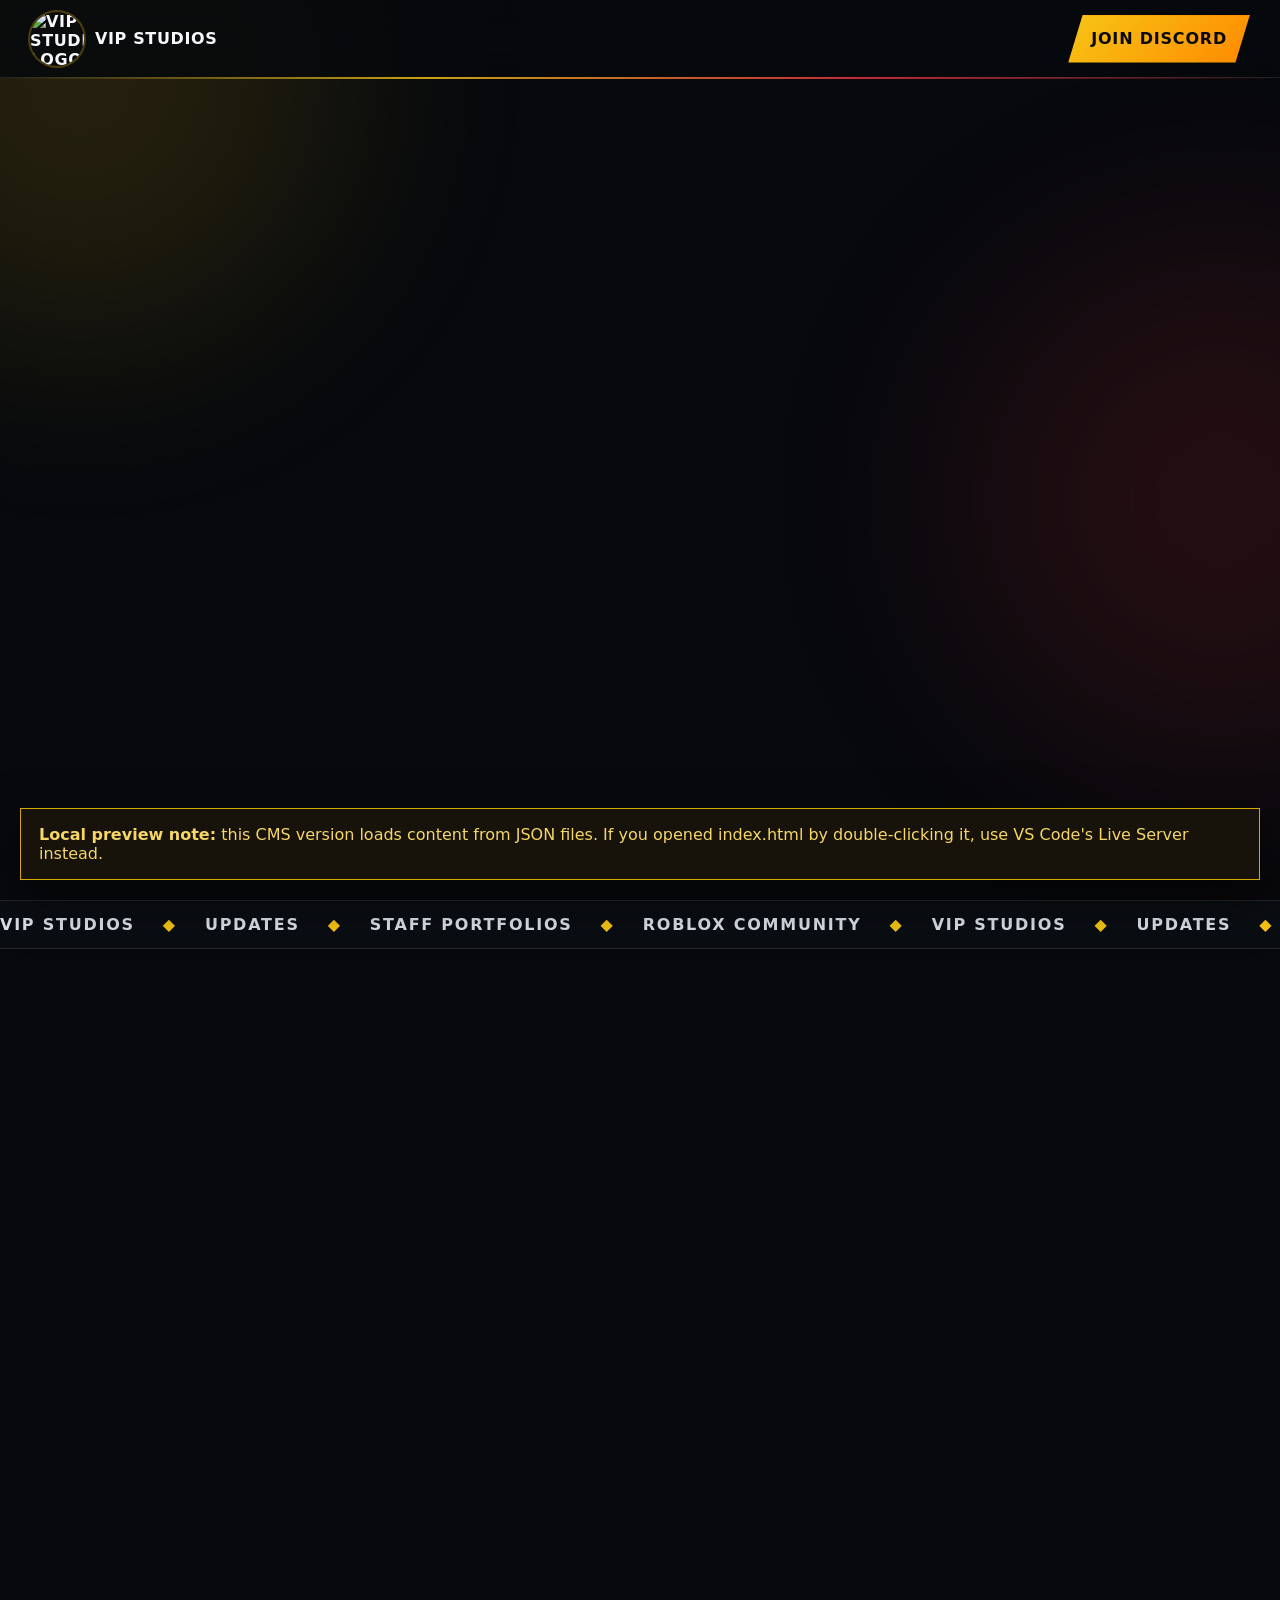
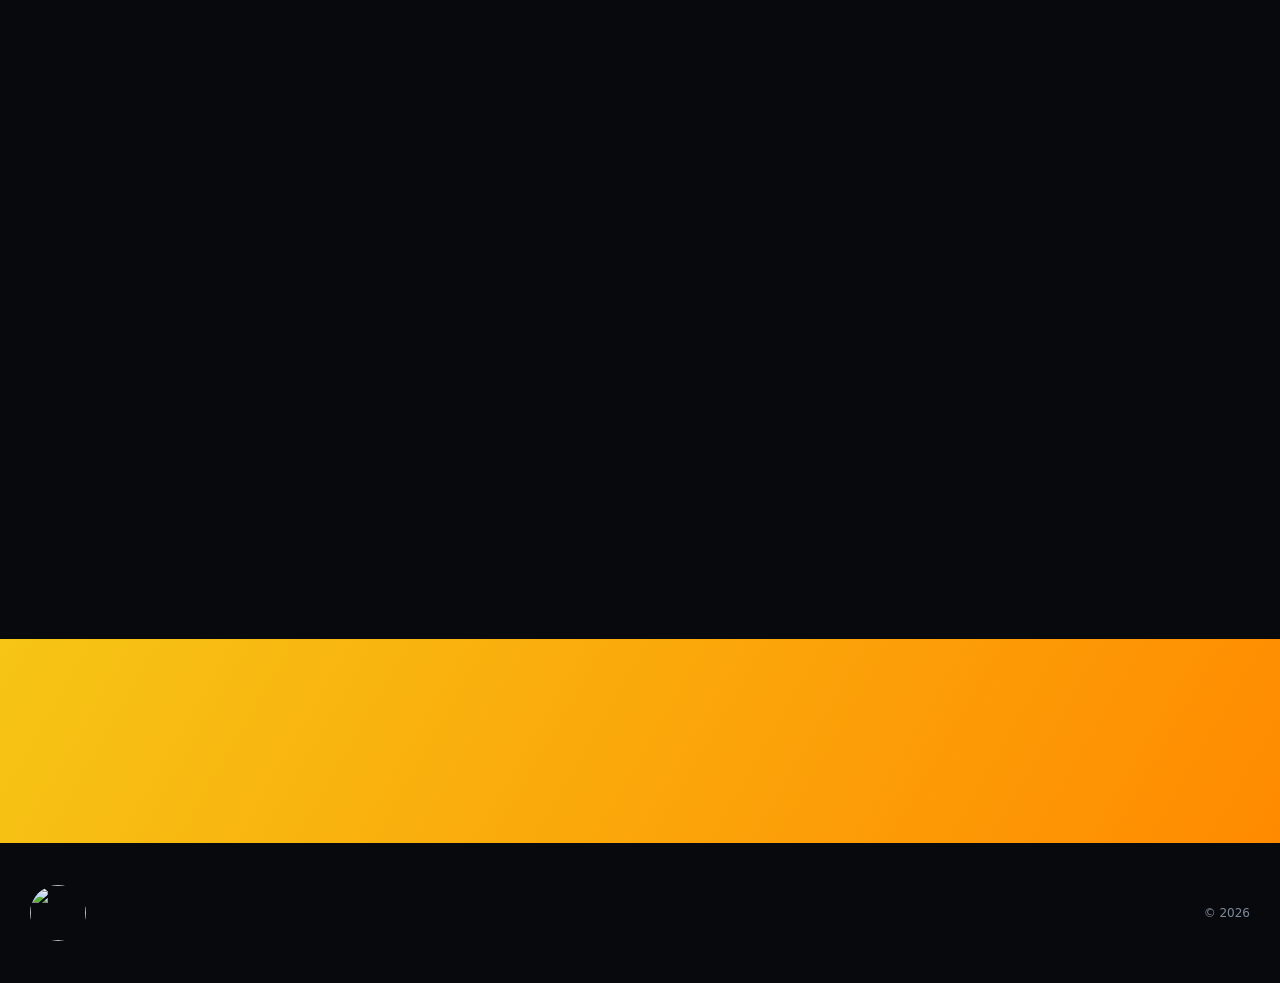
==== index.html @ 927f7f41 "Add files via upload" ====
<!doctype html>
<html lang="en">
<head>
  <meta charset="utf-8">
  <meta name="viewport" content="width=device-width, initial-scale=1">
  <meta name="description" content="VIP Studios Roblox community">
  <meta name="theme-color" content="#07090d">
  <title>VIP Studios</title>
  <link rel="icon" href="/assets/media/vip-studios-round.png">
  <link rel="stylesheet" href="/styles.css">
</head>
<body>
  <div class="page-glow page-glow-one"></div>
  <div class="page-glow page-glow-two"></div>

  <header class="site-header">
    <a class="brand" href="#home">
      <img id="headerLogo" src="/assets/media/vip-studios-round.png" alt="VIP Studios logo">
      <span id="headerName">VIP Studios</span>
    </a>
    <button class="menu-button" id="menuButton" aria-expanded="false" aria-label="Open menu">
      <span></span><span></span><span></span>
    </button>
    <nav class="nav" id="nav"></nav>
    <a class="header-cta" id="headerDiscord" target="_blank" rel="noopener noreferrer">JOIN DISCORD</a>
  </header>

  <main>
    <section class="hero" id="home">
      <div class="hero-copy reveal">
        <p class="eyebrow" id="heroEyebrow"></p>
        <h1><span id="heroBefore"></span> <em id="heroHighlight"></em><br><span id="heroAfter"></span></h1>
        <p class="hero-description" id="heroDescription"></p>
        <div class="actions">
          <a class="button button-gold" id="heroDiscord" target="_blank" rel="noopener noreferrer"></a>
          <a class="button button-outline" id="heroRoblox" target="_blank" rel="noopener noreferrer"></a>
        </div>
        <div class="hero-pills">
          <span>ROBLOX</span><span>COMMUNITY</span><span>CREATIVITY</span>
        </div>
      </div>
      <div class="hero-art reveal">
        <div class="logo-halo"></div>
        <img id="heroLogo" src="/assets/media/vip-studios-round.png" alt="VIP Studios">
        <div class="hero-card">
          <small>VIP STUDIOS</small>
          <strong>COMMUNITY HUB</strong>
        </div>
      </div>
    </section>

    <div class="ticker" aria-hidden="true">
      <div class="ticker-track">
        <span>VIP STUDIOS</span><b>◆</b><span>UPDATES</span><b>◆</b><span>STAFF PORTFOLIOS</span><b>◆</b><span>ROBLOX COMMUNITY</span><b>◆</b><span>VIP STUDIOS</span><b>◆</b><span>UPDATES</span><b>◆</b><span>STAFF PORTFOLIOS</span><b>◆</b><span>ROBLOX COMMUNITY</span>
      </div>
    </div>

    <section class="section" id="updatesSection">
      <div class="section-heading reveal">
        <div><p class="eyebrow" id="updatesEyebrow"></p><h2 id="updatesTitle"></h2></div>
        <p id="updatesDescription"></p>
      </div>
      <div class="updates-grid" id="updatesGrid"></div>
    </section>

    <section class="section" id="projectsSection">
      <div class="section-heading reveal">
        <div><p class="eyebrow" id="projectsEyebrow"></p><h2 id="projectsTitle"></h2></div>
        <p id="projectsDescription"></p>
      </div>
      <div id="projectsContent"></div>
    </section>

    <section class="section staff-section" id="staffSection">
      <div class="section-heading reveal">
        <div><p class="eyebrow" id="staffEyebrow"></p><h2 id="staffTitle"></h2></div>
        <p id="staffDescription"></p>
      </div>

      <h3 class="subheading reveal" id="ranksTitle"></h3>
      <div class="rank-grid" id="rankGrid"></div>

      <h3 class="subheading portfolio-heading reveal" id="portfoliosTitle"></h3>
      <div class="portfolio-grid" id="portfolioGrid"></div>
    </section>

    <section class="section applications" id="applicationsSection">
      <div class="application-card reveal">
        <div>
          <p class="eyebrow" id="applicationsEyebrow"></p>
          <h2 id="applicationsTitle"></h2>
          <p id="applicationsText"></p>
          <p class="application-note" id="applicationsNote"></p>
        </div>
        <a class="button button-gold" id="applicationsButton" target="_blank" rel="noopener noreferrer"></a>
      </div>
    </section>

    <section class="community" id="communitySection">
      <div class="community-inner reveal">
        <div>
          <p class="eyebrow" id="communityEyebrow"></p>
          <h2 id="communityTitle"></h2>
          <p id="communityDescription"></p>
        </div>
        <div class="community-actions">
          <a class="button button-dark" id="communityDiscord" target="_blank" rel="noopener noreferrer">OPEN DISCORD</a>
          <a class="button button-dark" id="communityRoblox" target="_blank" rel="noopener noreferrer">ROBLOX GROUP</a>
        </div>
      </div>
    </section>
  </main>

  <footer>
    <div class="footer-brand">
      <img id="footerLogo" src="/assets/media/vip-studios-round.png" alt="">
      <div><strong id="footerName"></strong><span id="footerTagline"></span></div>
    </div>
    <p id="footerDisclaimer"></p>
    <span>© <span id="year"></span> <span id="footerCopyright"></span></span>
  </footer>

  <div class="load-error" id="loadError" hidden>
    <strong>Local preview note:</strong> this CMS version loads content from JSON files. If you opened index.html by double-clicking it, use VS Code's Live Server instead.
  </div>

  <script src="/app.js"></script>
</body>
</html>
---- styles.css ----
:root {
  --accent: #f6c515;
  --accent-2: #ff8a00;
  --accent-red: #ef3340;
  --bg: #07090d;
  --panel: #0c1119;
  --panel-2: #111824;
  --text: #f6f8fb;
  --muted: #9ba6b7;
  --line: rgba(255,255,255,.1);
  --max: 1220px;
}
* { box-sizing: border-box; }
html { scroll-behavior: smooth; }
body {
  margin: 0;
  background: var(--bg);
  color: var(--text);
  font-family: Inter, ui-sans-serif, system-ui, -apple-system, BlinkMacSystemFont, "Segoe UI", sans-serif;
  overflow-x: hidden;
}
a { color: inherit; text-decoration: none; }
img { display: block; max-width: 100%; }
button { font: inherit; }
.page-glow { position: fixed; width: 520px; height: 520px; border-radius: 50%; filter: blur(110px); opacity: .12; pointer-events: none; z-index: -1; }
.page-glow-one { background: var(--accent); left: -180px; top: -180px; }
.page-glow-two { background: var(--accent-red); right: -200px; top: 240px; }
.site-header {
  position: sticky; top: 0; z-index: 50;
  min-height: 78px; display: grid; grid-template-columns: auto 1fr auto; align-items: center; gap: 28px;
  padding: 0 max(24px, calc((100vw - var(--max))/2));
  background: rgba(7,9,13,.84); backdrop-filter: blur(18px); border-bottom: 1px solid var(--line);
}
.site-header::after { content: ""; position: absolute; left: 0; right: 0; bottom: -2px; height: 2px; background: linear-gradient(90deg,transparent,var(--accent),var(--accent-red),transparent); opacity: .8; }
.brand { display: flex; align-items: center; gap: 11px; font-weight: 900; letter-spacing: .04em; text-transform: uppercase; }
.brand img { width: 54px; height: 54px; object-fit: cover; border-radius: 50%; box-shadow: 0 0 0 2px rgba(246,197,21,.28); }
.nav { display: flex; justify-content: center; gap: 24px; align-items: center; }
.nav a { font-size: 12px; font-weight: 800; letter-spacing: .08em; color: #c7ced9; text-transform: uppercase; transition: .2s ease; }
.nav a:hover { color: white; transform: translateY(-1px); }
.header-cta, .button { display: inline-flex; align-items: center; justify-content: center; min-height: 48px; padding: 0 22px; border: 1px solid transparent; font-weight: 900; letter-spacing: .05em; text-transform: uppercase; transition: .2s ease; }
.header-cta { background: linear-gradient(135deg,var(--accent),var(--accent-2)); color: #090909; clip-path: polygon(8% 0,100% 0,92% 100%,0 100%); }
.header-cta:hover, .button:hover { transform: translateY(-2px); }
.menu-button { display: none; background: transparent; border: 0; padding: 7px; }
.menu-button span { display: block; width: 26px; height: 2px; background: white; margin: 5px 0; }
.hero { width: min(var(--max), calc(100% - 48px)); margin: 0 auto; min-height: calc(100vh - 78px); display: grid; grid-template-columns: 1.02fr .98fr; gap: 48px; align-items: center; padding: 70px 0 92px; }
.eyebrow { margin: 0 0 12px; color: var(--accent); font-size: 12px; font-weight: 900; letter-spacing: .18em; text-transform: uppercase; }
.hero h1, .section h2, .community h2, .applications h2 { margin: 0; font-size: clamp(58px,7vw,104px); line-height: .88; letter-spacing: -.055em; text-transform: uppercase; }
.hero h1 em { color: var(--accent); font-style: normal; text-shadow: 0 0 32px rgba(246,197,21,.14); }
.hero-description { max-width: 650px; margin: 24px 0 0; color: #b4bdca; line-height: 1.75; font-size: 17px; }
.actions { display: flex; gap: 12px; flex-wrap: wrap; margin-top: 30px; }
.button-gold { color: #07090d; background: linear-gradient(135deg,var(--accent),var(--accent-2)); box-shadow: 0 14px 32px rgba(246,197,21,.12); }
.button-outline { border-color: rgba(246,197,21,.45); background: rgba(246,197,21,.06); }
.button-outline:hover { border-color: var(--accent); }
.hero-pills { display: flex; gap: 10px; flex-wrap: wrap; margin-top: 42px; }
.hero-pills span { padding: 8px 11px; border: 1px solid var(--line); background: rgba(255,255,255,.025); color: #8f9aac; font-size: 10px; font-weight: 900; letter-spacing: .12em; }
.hero-art { position: relative; min-height: 560px; display: grid; place-items: center; }
.logo-halo { position: absolute; width: 72%; aspect-ratio: 1; border-radius: 50%; background: radial-gradient(circle,rgba(246,197,21,.28),rgba(239,51,64,.08) 42%,transparent 70%); filter: blur(20px); }
.hero-art > img { position: relative; z-index: 2; width: min(520px,90%); border-radius: 50%; filter: drop-shadow(0 26px 68px rgba(0,0,0,.55)); animation: float 5s ease-in-out infinite; }
.hero-card { position: absolute; z-index: 3; right: 0; bottom: 44px; width: 230px; padding: 15px 17px; border: 1px solid var(--line); border-left: 3px solid var(--accent); background: rgba(8,12,18,.88); backdrop-filter: blur(14px); box-shadow: 0 20px 50px rgba(0,0,0,.35); }
.hero-card small { display: block; color: #8c97a7; letter-spacing: .14em; }
.hero-card strong { display: block; margin-top: 5px; font-size: 20px; }
@keyframes float { 0%,100%{transform:translateY(0) rotate(-1deg)} 50%{transform:translateY(-10px) rotate(1deg)} }
.ticker { overflow: hidden; border-top: 1px solid var(--line); border-bottom: 1px solid var(--line); background: #0a0d12; }
.ticker-track { width: max-content; display: flex; gap: 28px; align-items: center; padding: 14px 0; font-weight: 900; letter-spacing: .11em; color: #dce2e9; animation: marquee 24s linear infinite; }
.ticker-track b { color: var(--accent); }
@keyframes marquee { to { transform: translateX(-50%); } }
.section { width: min(var(--max), calc(100% - 48px)); margin: 0 auto; padding: 108px 0; }
.section-heading { display: flex; align-items: end; justify-content: space-between; gap: 30px; margin-bottom: 36px; }
.section h2, .community h2, .applications h2 { font-size: clamp(48px,6vw,78px); }
.section-heading > p { max-width: 430px; color: var(--muted); line-height: 1.7; }
.updates-grid { display: grid; grid-template-columns: repeat(3,1fr); gap: 14px; }
.update-card, .project-card { overflow: hidden; border: 1px solid var(--line); background: linear-gradient(180deg,#0e141d,#0a0e14); transition: .22s ease; }
.update-card:hover, .project-card:hover { transform: translateY(-5px); border-color: rgba(246,197,21,.4); }
.update-image, .project-image { width: 100%; height: 190px; object-fit: cover; border-bottom: 1px solid var(--line); }
.update-body, .project-body { padding: 24px; }
.card-meta { display: flex; justify-content: space-between; gap: 12px; color: var(--accent); font-size: 10px; font-weight: 900; letter-spacing: .12em; text-transform: uppercase; }
.update-card h3, .project-card h3 { margin: 14px 0 10px; font-size: 27px; line-height: 1.05; text-transform: uppercase; }
.update-card p, .project-card p { color: var(--muted); line-height: 1.65; font-size: 14px; }
.card-link { display: inline-block; margin-top: 14px; color: var(--accent); font-size: 12px; font-weight: 900; letter-spacing: .08em; text-transform: uppercase; }
.construction { position: relative; overflow: hidden; min-height: 360px; display: grid; place-items: center; border: 1px solid var(--line); background: radial-gradient(circle at 15% 30%,rgba(246,197,21,.15),transparent 24%),linear-gradient(145deg,#111721,#090d13); }
.construction-copy { text-align: center; padding: 70px 30px; }
.construction-copy h3 { margin: 0 0 12px; font-size: clamp(46px,7vw,84px); line-height: .9; text-transform: uppercase; }
.construction-copy p { color: var(--muted); }
.tape { position: absolute; width: 140%; left: -20%; padding: 15px; text-align: center; color: #090909; font-size: clamp(18px,2.5vw,30px); font-weight: 1000; letter-spacing: .13em; background: repeating-linear-gradient(135deg,#f4d11b 0 30px,#101010 30px 60px); box-shadow: 0 16px 35px rgba(0,0,0,.5); }
.tape-one { top: 34%; transform: rotate(-12deg); }
.tape-two { top: 50%; transform: rotate(10deg); }
.project-grid { display: grid; grid-template-columns: repeat(3,1fr); gap: 14px; }
.subheading { margin: 18px 0 22px; font-size: 28px; letter-spacing: .06em; text-transform: uppercase; }
.portfolio-heading { margin-top: 72px; }
.rank-grid { display: grid; grid-template-columns: repeat(3,1fr); gap: 14px; }
.rank-card { padding: 28px; border: 1px solid var(--line); background: var(--panel); }
.rank-number { width: 56px; height: 56px; display: grid; place-items: center; border-radius: 50%; color: #07090d; background: linear-gradient(135deg,var(--accent),var(--accent-2)); font-weight: 1000; font-size: 22px; }
.rank-card h4 { margin: 20px 0 6px; font-size: 24px; }
.rank-card p { margin: 0; color: var(--muted); font-size: 13px; }
.portfolio-grid { display: grid; gap: 18px; }
.portfolio-card { display: grid; grid-template-columns: 300px 1fr; gap: 38px; align-items: center; padding: 34px; border: 1px solid var(--line); background: radial-gradient(circle at 14% 26%,rgba(246,197,21,.12),transparent 22%),linear-gradient(145deg,#10151e,#090c12); }
.portfolio-photo-wrap { min-height: 300px; display: grid; place-items: center; position: relative; }
.portfolio-photo-wrap::before { content:""; position:absolute; width:220px; height:220px; border-radius:50%; background:radial-gradient(circle,rgba(246,197,21,.22),transparent 70%); filter:blur(20px); }
.portfolio-photo { position: relative; z-index: 1; max-width: 270px; max-height: 300px; object-fit: contain; filter: drop-shadow(0 22px 45px rgba(0,0,0,.45)); }
.portfolio-label { color: var(--accent); font-size: 11px; font-weight: 900; letter-spacing: .15em; text-transform: uppercase; }
.portfolio-copy h4 { margin: 8px 0 0; font-size: clamp(44px,5vw,66px); line-height: .95; text-transform: uppercase; }
.portfolio-rank { margin: 8px 0 18px; color: #d8dee7; font-weight: 800; }
.portfolio-copy > p:last-of-type { color: var(--muted); line-height: 1.8; }
.application-card { display: grid; grid-template-columns: 1fr auto; gap: 40px; align-items: center; padding: 50px; border: 1px solid var(--line); background: linear-gradient(145deg,#10151e,#090c12); }
.application-card > div > p:not(.eyebrow):not(.application-note) { max-width: 820px; color: #bcc4cf; line-height: 1.75; }
.application-note { color: var(--accent); font-weight: 800; }
.community { padding: 78px 24px; color: #07090d; background: linear-gradient(120deg,var(--accent),var(--accent-2)); }
.community-inner { width: min(var(--max),100%); margin: 0 auto; display: grid; grid-template-columns: 1fr auto; gap: 38px; align-items: center; }
.community .eyebrow { color: #07090d; }
.community h2 { max-width: 780px; }
.community p:not(.eyebrow) { max-width: 760px; line-height: 1.65; }
.community-actions { display: flex; flex-wrap: wrap; gap: 10px; justify-content: flex-end; }
.button-dark { background: #090c11; color: white; }
footer { width: min(var(--max),calc(100% - 48px)); margin: 0 auto; min-height: 140px; display: grid; grid-template-columns: auto 1fr auto; gap: 30px; align-items: center; color: #7f8a99; font-size: 12px; }
.footer-brand { display: flex; align-items: center; gap: 12px; color: white; }
.footer-brand img { width: 56px; height: 56px; border-radius: 50%; }
.footer-brand strong, .footer-brand span { display: block; }
.footer-brand strong { font-size: 18px; text-transform: uppercase; }
.footer-brand span { color: #7f8a99; margin-top: 3px; }
.load-error { position: fixed; z-index: 100; left: 20px; right: 20px; bottom: 20px; padding: 16px 18px; border: 1px solid #d5a900; background: #17120a; color: #f6d666; box-shadow: 0 18px 50px rgba(0,0,0,.55); }
.empty-state { padding: 28px; border: 1px dashed var(--line); color: var(--muted); text-align: center; }
.reveal { opacity: 0; transform: translateY(18px); transition: opacity .65s ease, transform .65s ease; }
.reveal.visible { opacity: 1; transform: translateY(0); }
@media (max-width: 1020px) {
  .site-header { grid-template-columns: auto auto 1fr; }
  .menu-button { display: block; order: 3; justify-self: end; }
  .header-cta { display: none; }
  .nav { display: none; position: absolute; top: 78px; left: 0; right: 0; flex-direction: column; padding: 26px; background: rgba(7,9,13,.98); border-bottom: 1px solid var(--line); }
  .nav.open { display: flex; }
  .hero { grid-template-columns: 1fr; min-height: auto; }
  .hero-art { min-height: 430px; }
  .updates-grid, .project-grid { grid-template-columns: 1fr 1fr; }
  .portfolio-card { grid-template-columns: 1fr; }
  .application-card, .community-inner { grid-template-columns: 1fr; }
  .community-actions { justify-content: flex-start; }
  footer { grid-template-columns: 1fr; padding: 34px 0; }
}
@media (max-width: 700px) {
  .brand span { display: none; }
  .hero, .section { width: min(var(--max),calc(100% - 28px)); }
  .hero h1 { font-size: 58px; }
  .hero-art { min-height: 330px; }
  .hero-card { width: 190px; bottom: 5px; }
  .section { padding: 80px 0; }
  .section-heading { flex-direction: column; align-items: start; }
  .updates-grid, .project-grid, .rank-grid { grid-template-columns: 1fr; }
  .application-card { padding: 30px 22px; }
  .portfolio-card { padding: 26px 20px; }
  .tape { width: 180%; left: -40%; }
}
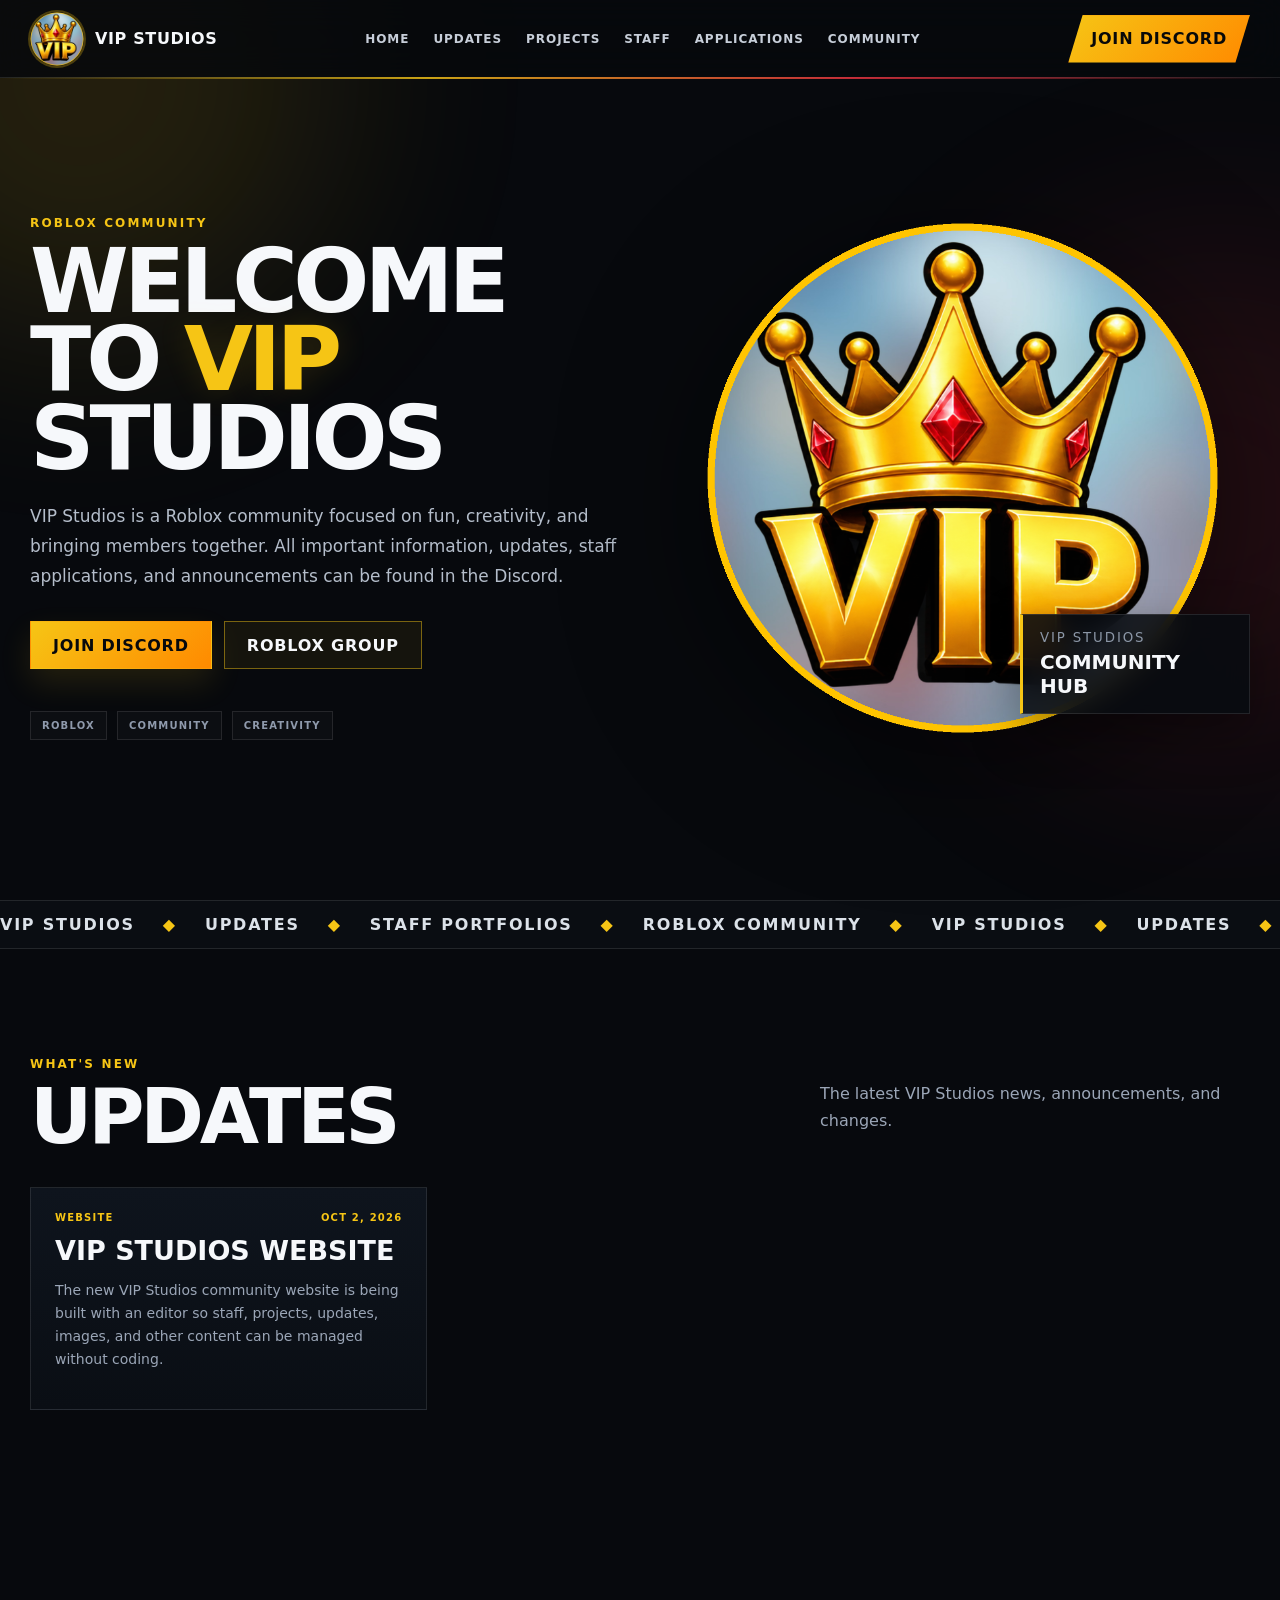
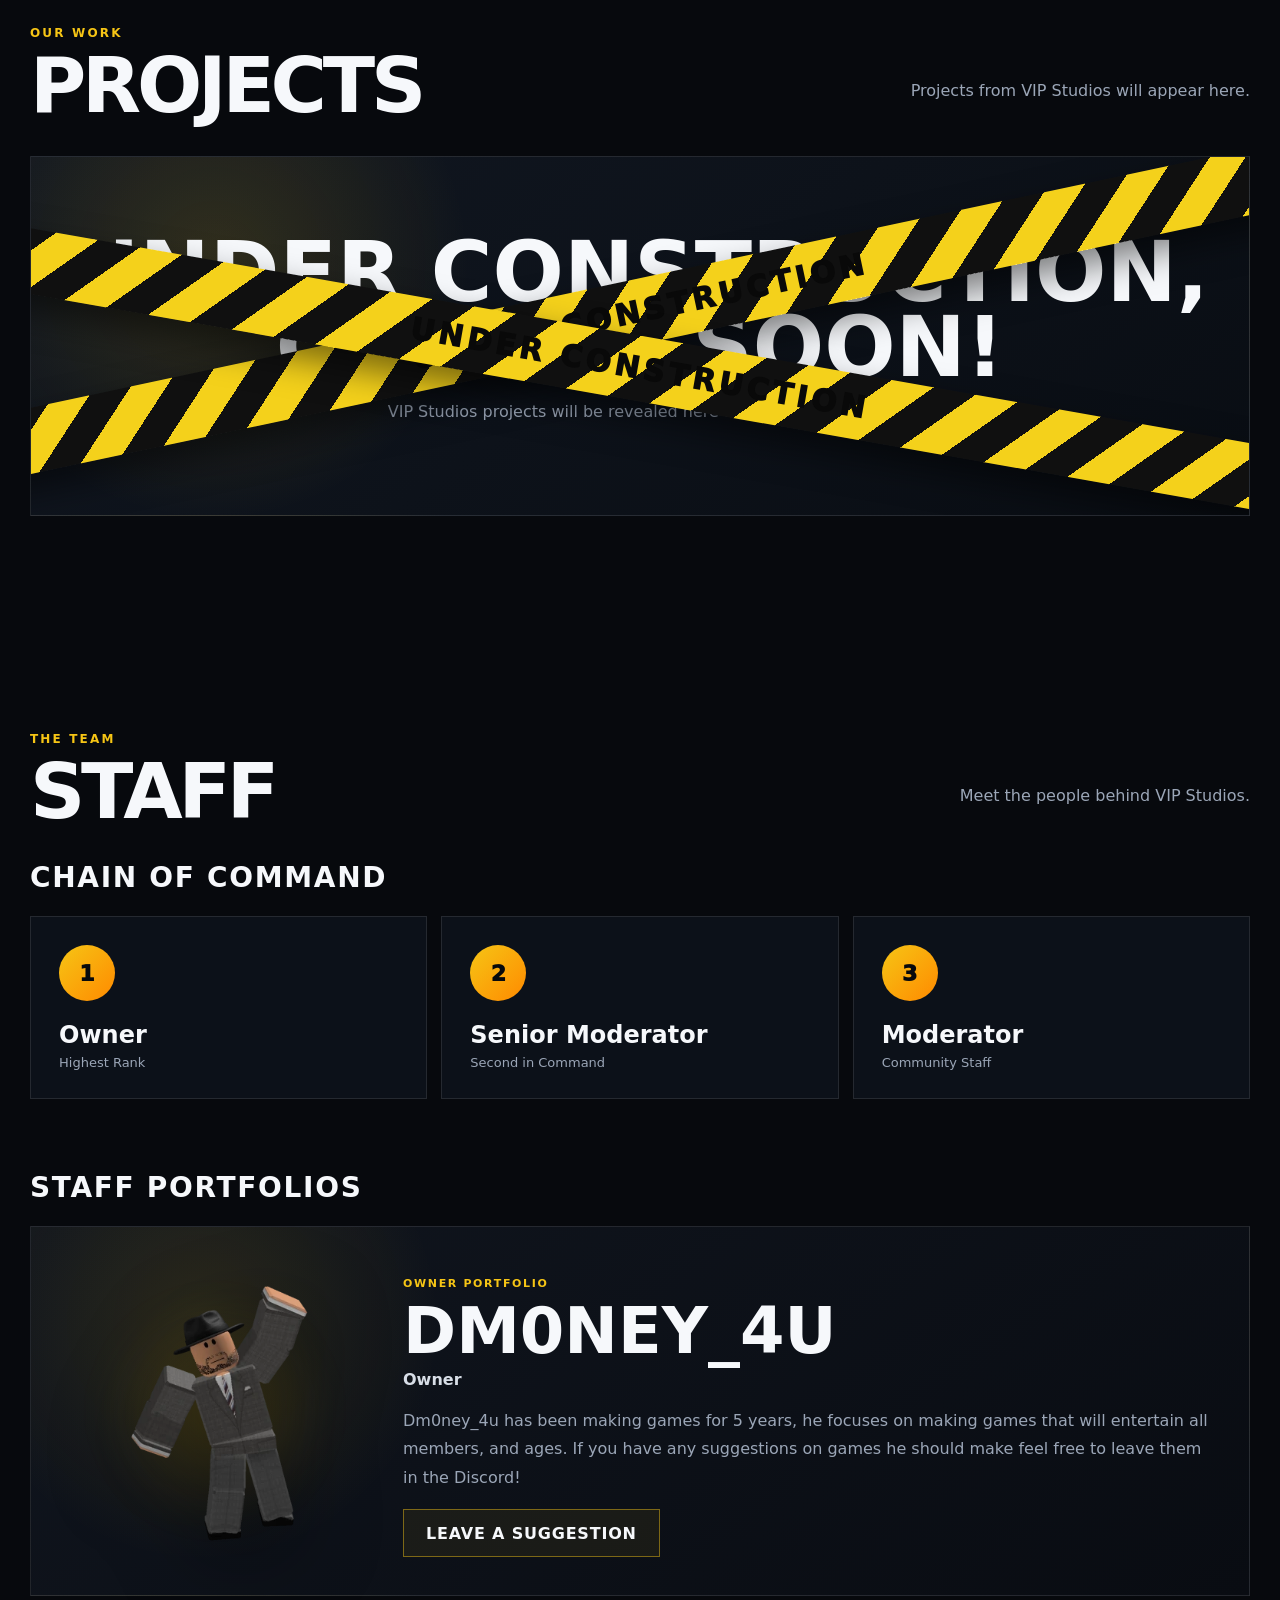
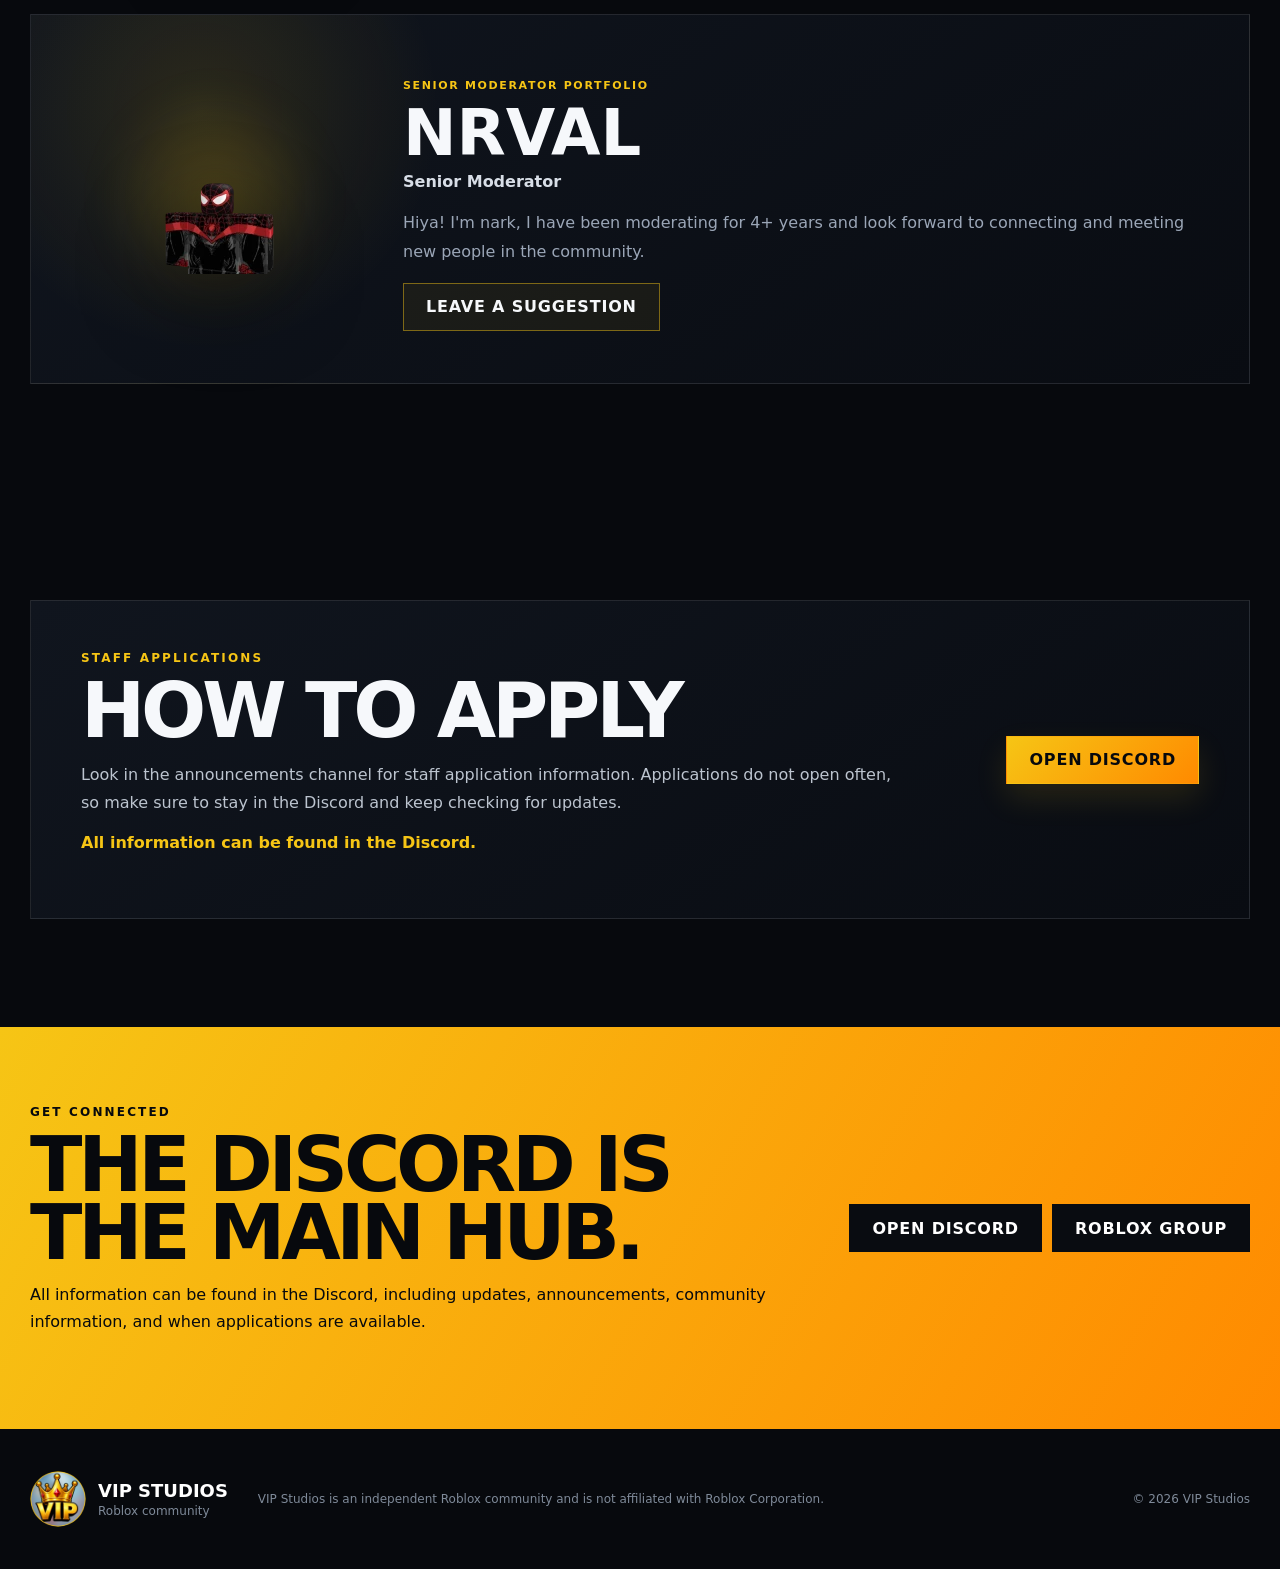
==== commit edb147fd: "Show application status on site" ====
--- a/index.html
+++ b/index.html
@@ -87,6 +87,10 @@
     <section class="section applications" id="applicationsSection">
       <div class="application-card reveal">
         <div>
+          <div class="application-status-row">
+            <span class="application-status" id="applicationStatus"></span>
+            <span class="application-status-message" id="applicationStatusMessage"></span>
+          </div>
           <p class="eyebrow" id="applicationsEyebrow"></p>
           <h2 id="applicationsTitle"></h2>
           <p id="applicationsText"></p>
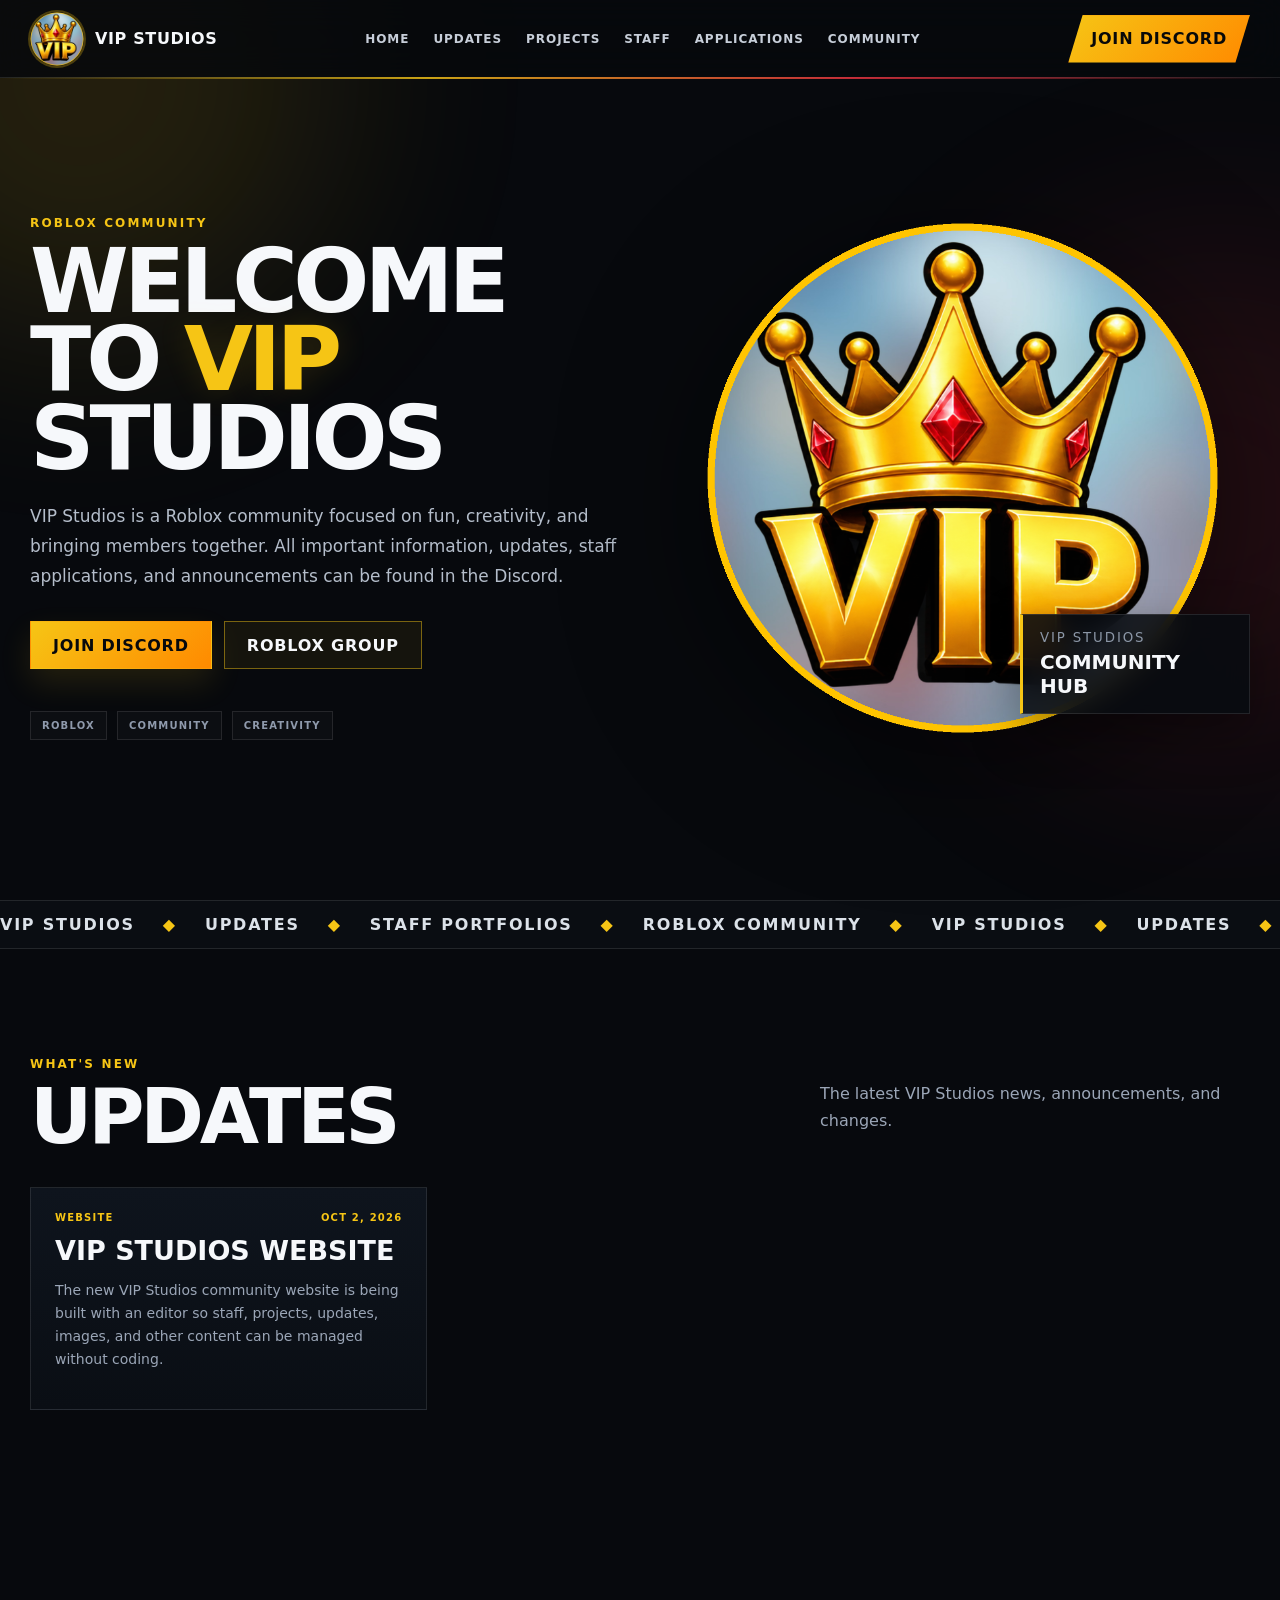
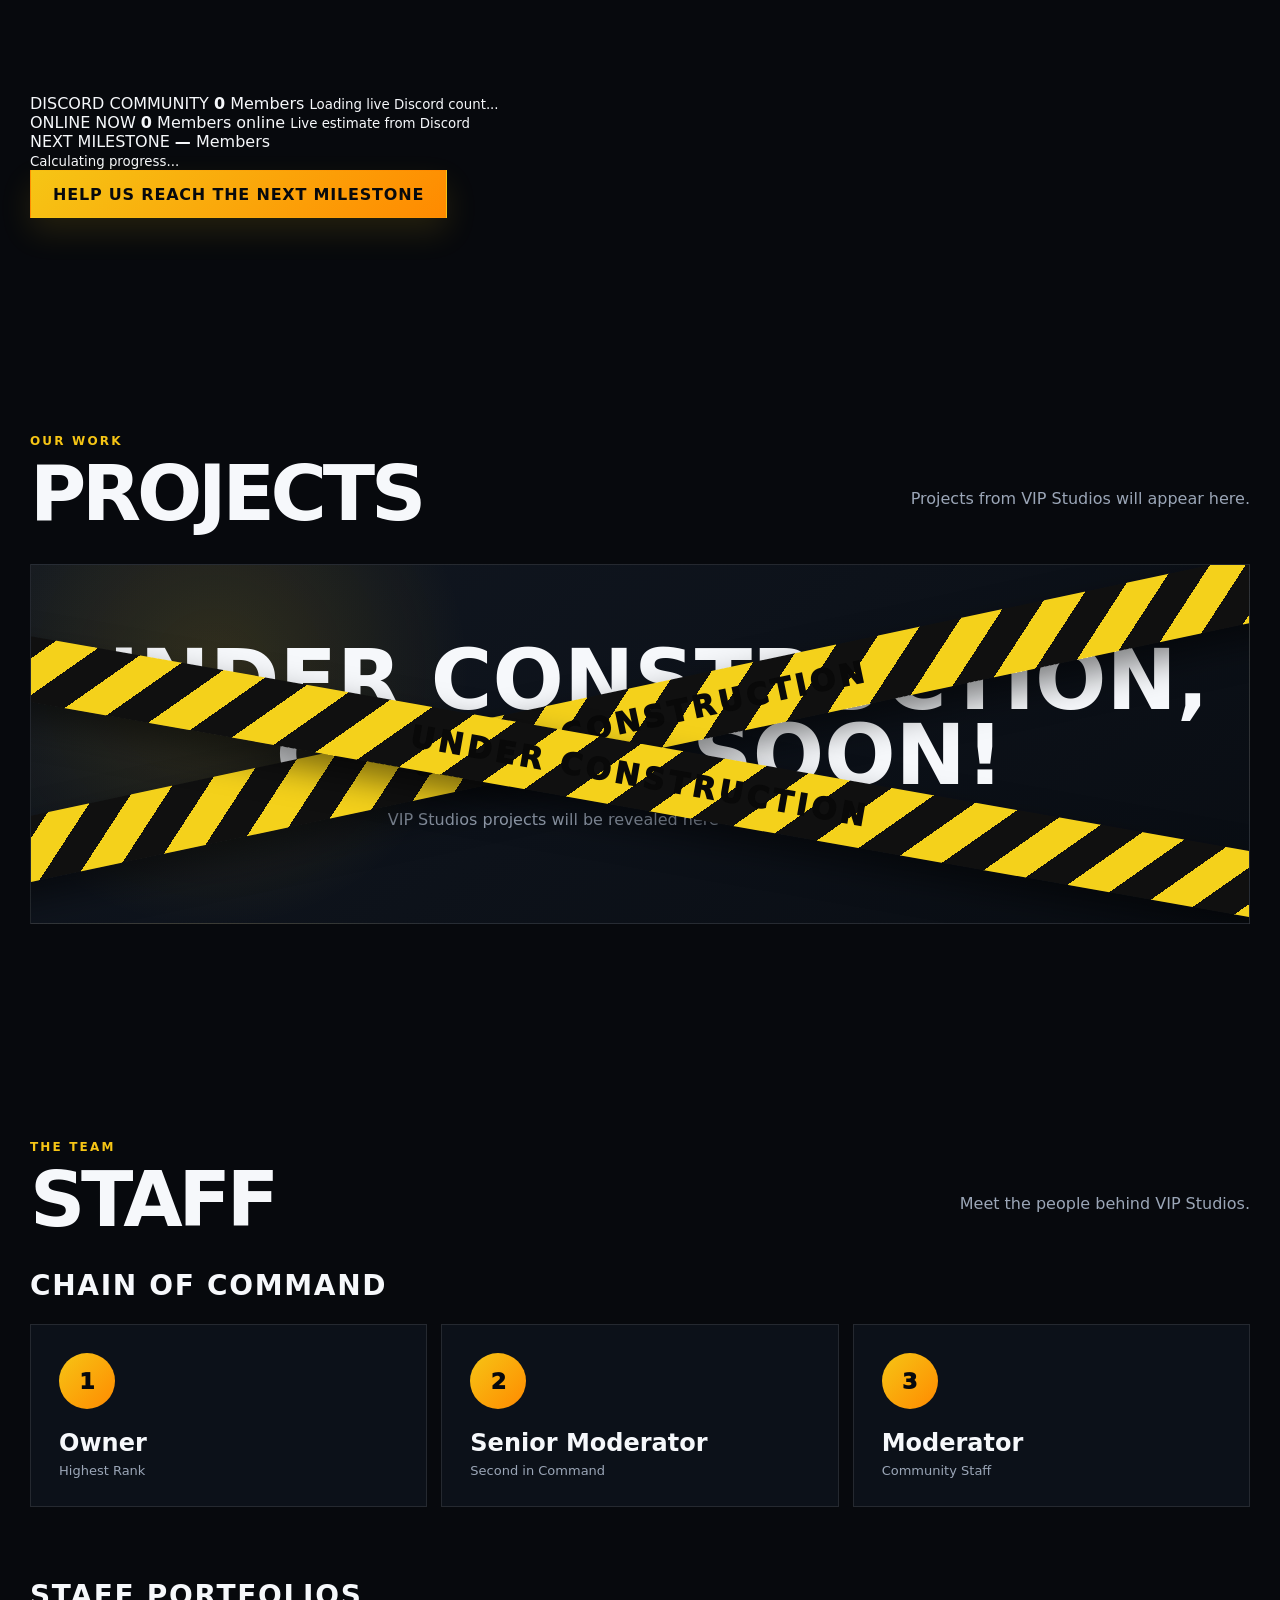
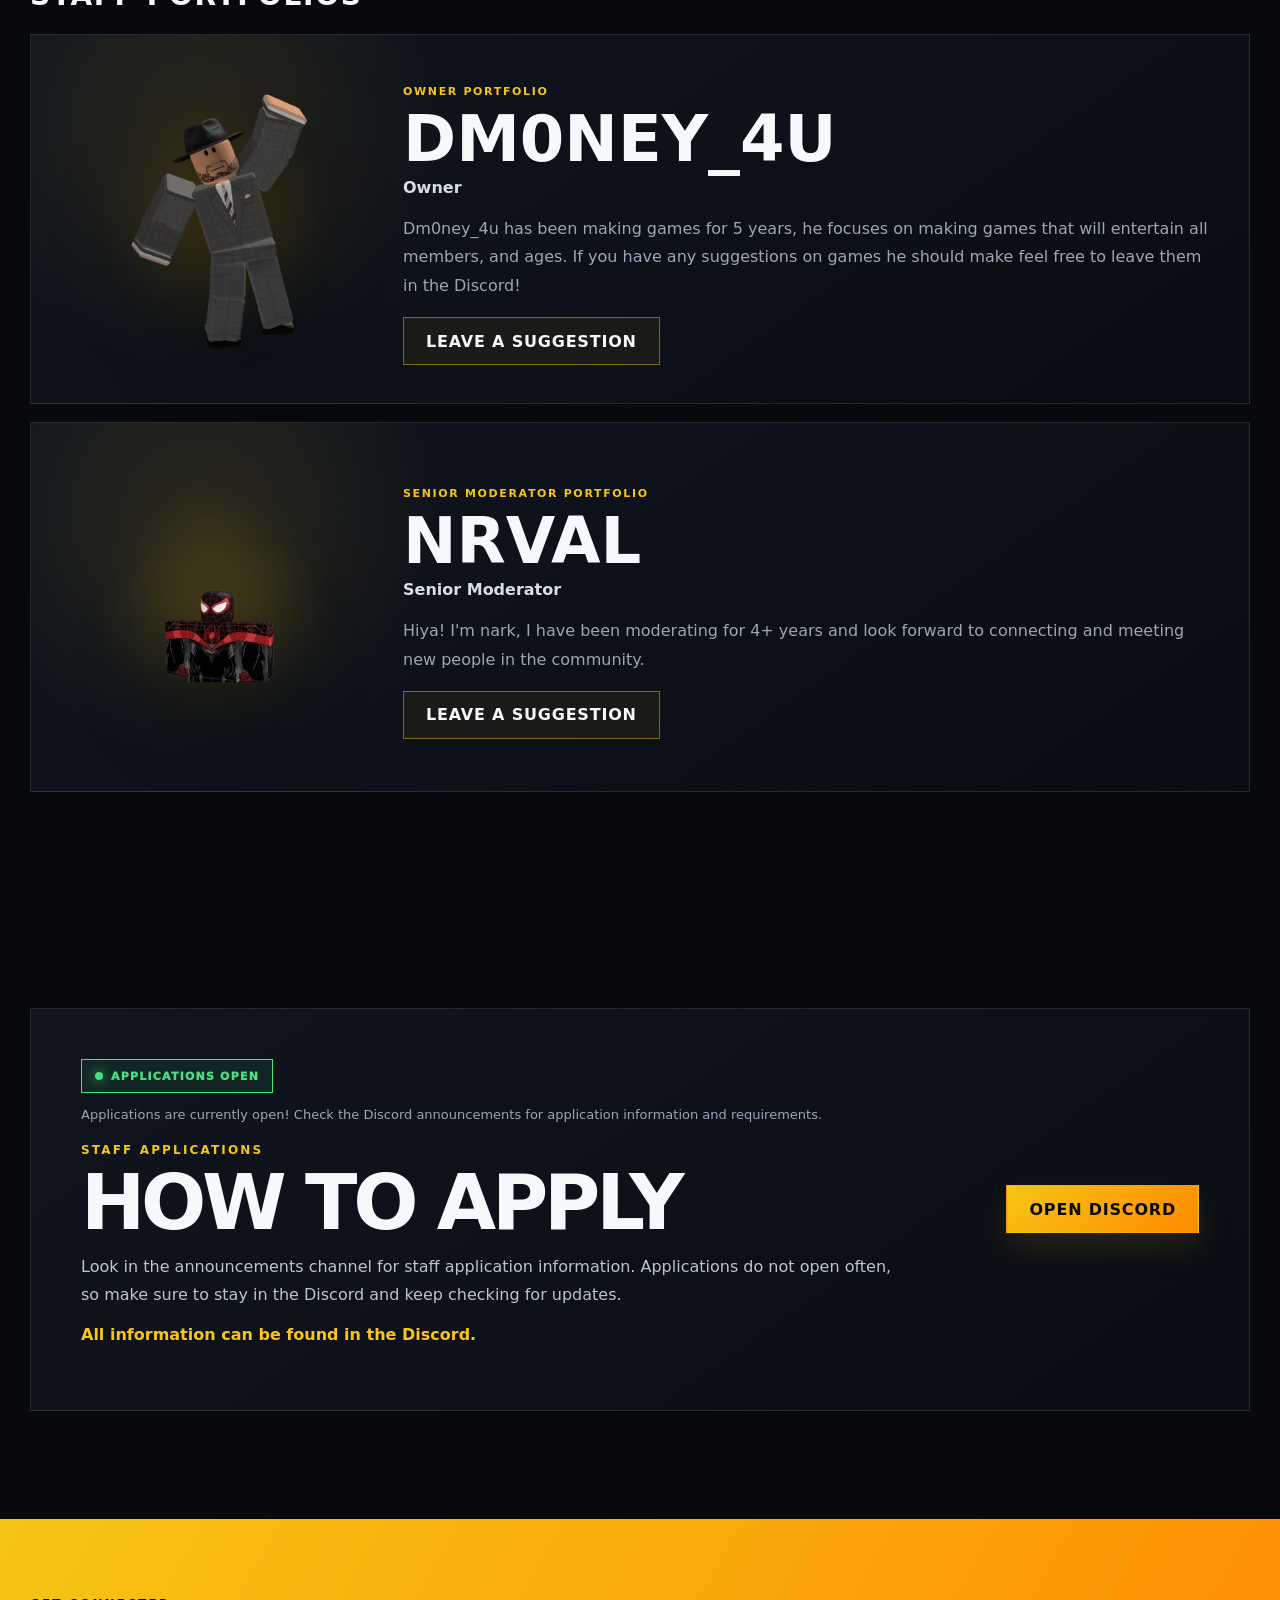
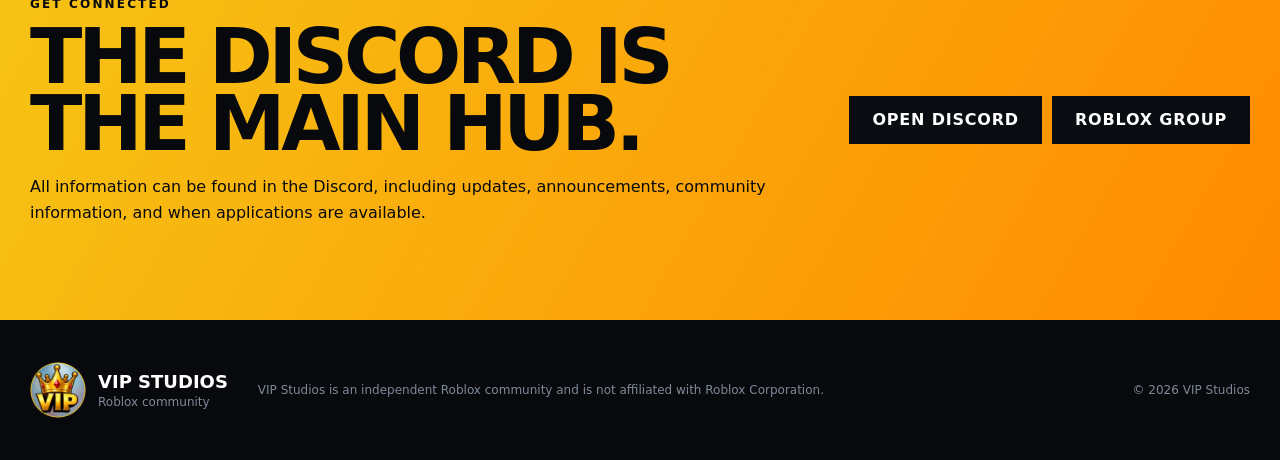
==== commit 54c056f1: "Add Discord milestones section" ====
--- a/index.html
+++ b/index.html
@@ -61,6 +61,41 @@
         <p id="updatesDescription"></p>
       </div>
       <div class="updates-grid" id="updatesGrid"></div>
+    </section>
+
+    <section class="section milestone-section" id="milestonesSection">
+      <div class="section-heading reveal">
+        <div><p class="eyebrow" id="milestonesEyebrow"></p><h2 id="milestonesTitle"></h2></div>
+        <p id="milestonesDescription"></p>
+      </div>
+
+      <div class="milestone-grid">
+        <article class="milestone-card milestone-primary reveal">
+          <span class="milestone-label">DISCORD COMMUNITY</span>
+          <strong class="milestone-number" id="memberCount">0</strong>
+          <span class="milestone-caption">Members</span>
+          <small id="memberDataNote">Loading live Discord count...</small>
+        </article>
+
+        <article class="milestone-card reveal">
+          <span class="milestone-label">ONLINE NOW</span>
+          <strong class="milestone-number" id="onlineCount">0</strong>
+          <span class="milestone-caption">Members online</span>
+          <small>Live estimate from Discord</small>
+        </article>
+
+        <article class="milestone-card milestone-progress-card reveal">
+          <span class="milestone-label">NEXT MILESTONE</span>
+          <strong class="milestone-number" id="nextMilestone">—</strong>
+          <span class="milestone-caption">Members</span>
+          <div class="milestone-progress"><div id="milestoneProgressBar"></div></div>
+          <small id="milestoneProgressText">Calculating progress...</small>
+        </article>
+      </div>
+
+      <div class="milestone-actions reveal">
+        <a class="button button-gold" id="milestonesDiscord" target="_blank" rel="noopener noreferrer">HELP US REACH THE NEXT MILESTONE</a>
+      </div>
     </section>
 
     <section class="section" id="projectsSection">
--- a/styles.css
+++ b/styles.css
@@ -148,3 +148,10 @@
   .portfolio-card { padding: 26px 20px; }
   .tape { width: 180%; left: -40%; }
 }
+
+.application-status-row { display:flex; align-items:center; gap:12px; flex-wrap:wrap; margin-bottom:18px; }
+.application-status { display:inline-flex; align-items:center; gap:8px; min-height:34px; padding:0 13px; border:1px solid currentColor; font-size:11px; font-weight:1000; letter-spacing:.11em; text-transform:uppercase; }
+.application-status::before { content:""; width:8px; height:8px; border-radius:50%; background:currentColor; box-shadow:0 0 14px currentColor; }
+.application-status.is-open { color:#48e083; background:rgba(72,224,131,.08); }
+.application-status.is-closed { color:#ff5d68; background:rgba(255,93,104,.08); }
+.application-status-message { color:var(--muted); font-size:13px; line-height:1.5; }
